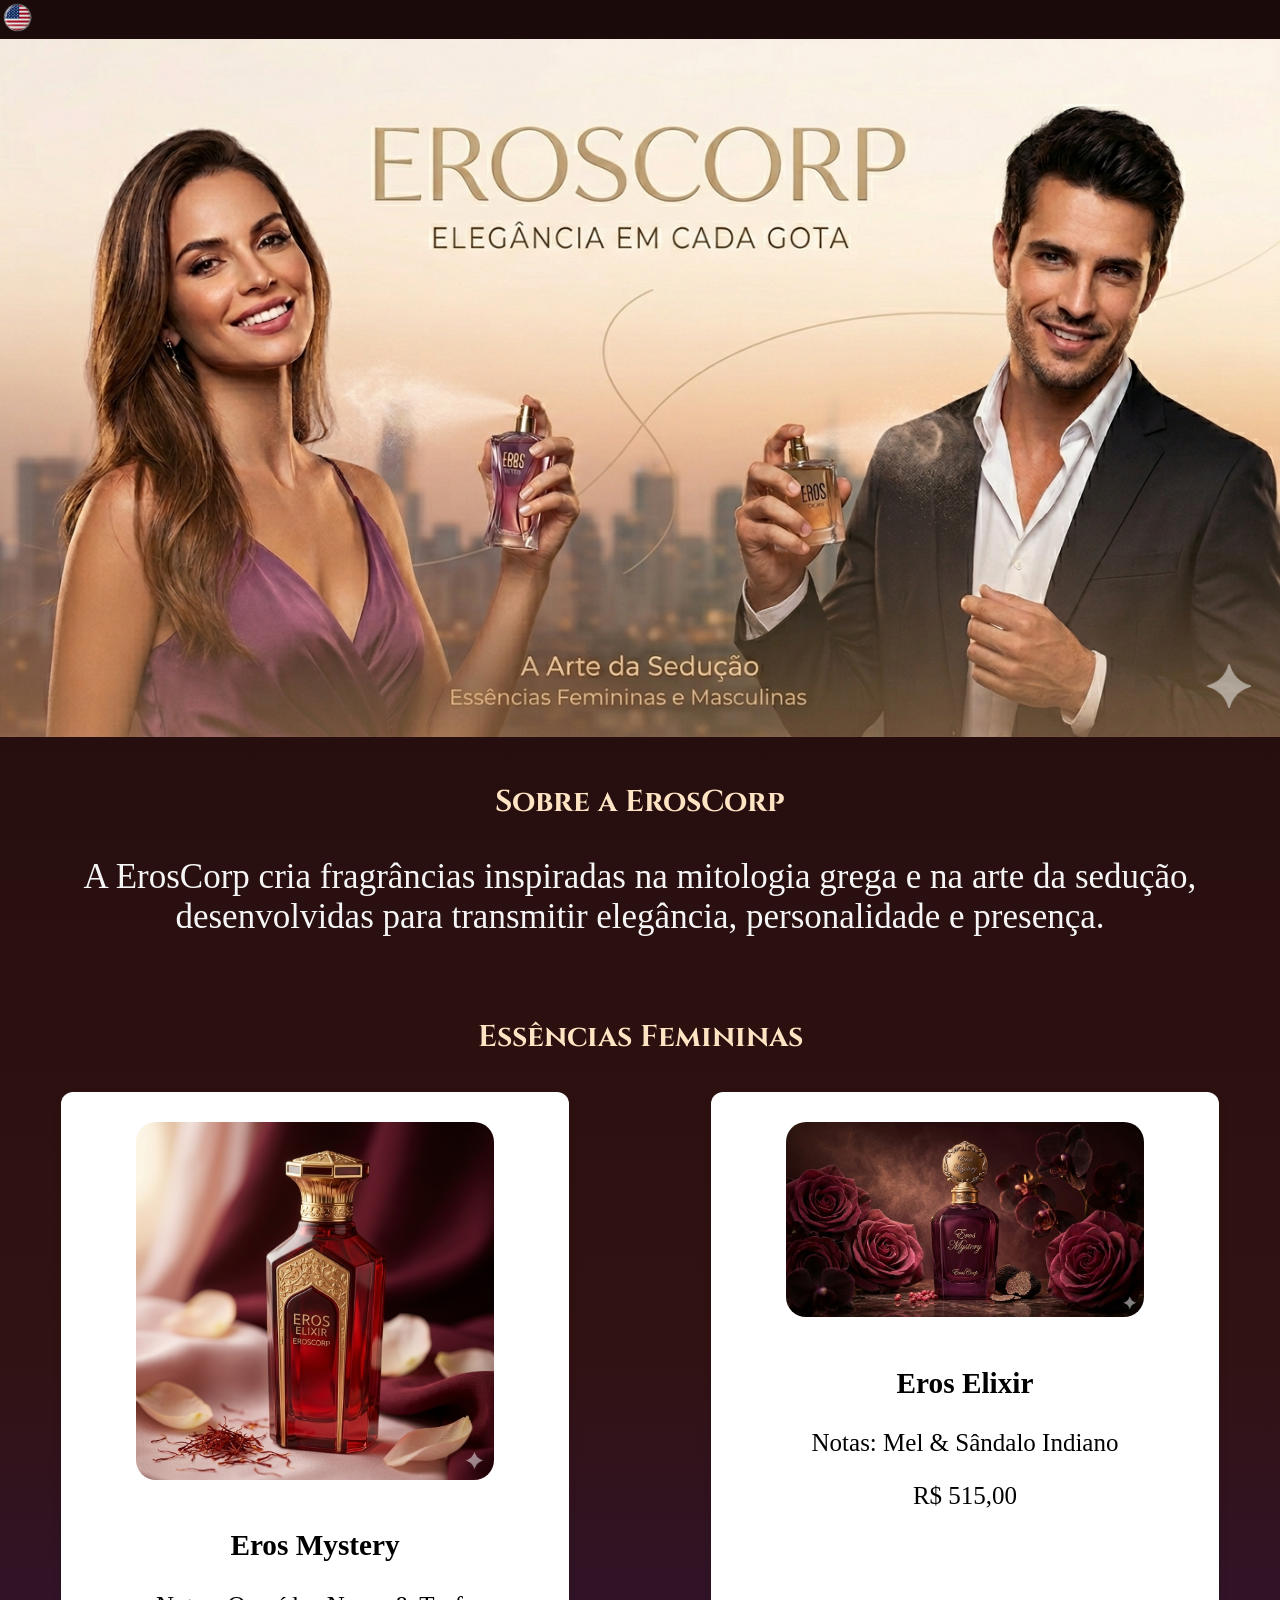
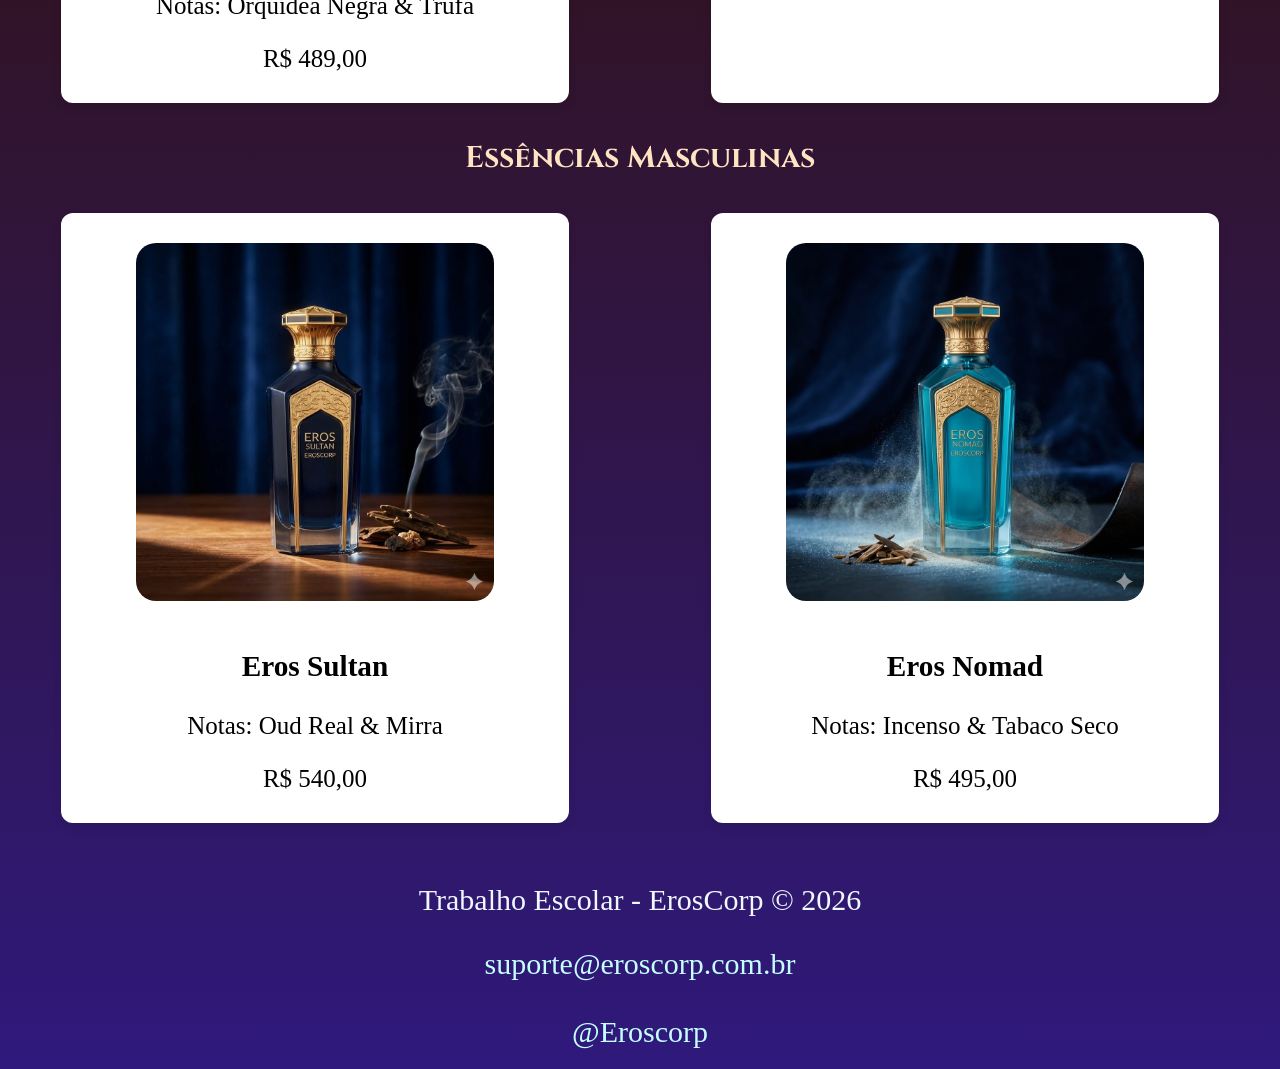
==== index.HTML @ f06b92ab "09/04" ====
<!DOCTYPE html>
<html lang="pt-br">

<head>
    <meta charset="UTF-8">
    <meta name="viewport" content="width=device-width, initial-scale=1.0">
    <title>ErosCorp | A Arte da Sedução</title>
    <link rel="stylesheet" href="style.css">
    <link href="https://fonts.googleapis.com/css2?family=Cinzel:wght@700&family=Montserrat:wght@300;400;600&display=swap" rel="stylesheet">
</head>

<body>
<header>
  <a href="english.html" class="botao-eua" title="">
    English
    <img src="img/botãoEUA.png" alt="">
  </a>
</header>
<div class="banner-topo">
    <img src="img/definitivo.png" alt="ErosCorp - Elegância em cada gota">
</div>

<section class="about">
    <h2>Sobre a ErosCorp</h2>
    <p>
        A ErosCorp cria fragrâncias inspiradas na mitologia grega e na arte da sedução,
        desenvolvidas para transmitir elegância, personalidade e presença.
    </p>
</section>

<section class="catalog female-section">
    <h2 class="title">Essências Femininas</h2>
    <div class="grid">
        <div class="card">
            <img src="img/Feminino1.jpg" alt="Eros Mystery">
            <div class="card-info">
                <h3>Eros Mystery</h3>
                <p>Notas: Orquídea Negra & Trufa</p>
                <span class="price">R$ 489,00</span>
            </div>
        </div>
        <div class="card">
            <img src="img/Feminino2.jpg" alt="Eros Elixir">
            <div class="card-info">
                <h3>Eros Elixir</h3>
                <p>Notas: Mel & Sândalo Indiano</p>
                <span class="price">R$ 515,00</span>
            </div>
        </div>
    </div>
</section>

<section class="catalog male-section">
    <h2 class="title">Essências Masculinas</h2>
    <div class="grid">
        <div class="card">
            <img src="img/Masculino1.jpg" alt="Eros Sultan">
            <div class="card-info">
                <h3>Eros Sultan</h3>
                <p>Notas: Oud Real & Mirra</p>
                <span class="price">R$ 540,00</span>
            </div>
        </div>
        <div class="card">
            <img src="img/Masculino2.jpg" alt="Eros Nomad">
            <div class="card-info">
                <h3>Eros Nomad</h3>
                <p>Notas: Incenso & Tabaco Seco</p>
                <span class="price">R$ 495,00</span>
            </div>
        </div>
    </div>
</section>

<footer>
    <p>Trabalho Escolar - ErosCorp © 2026</p>
    <a href="https://suporte@eroscorp.com.br" target="_blank">suporte@eroscorp.com.br</a><br><br>
    <a href="https://instagram.com/eroscorp" target="_blank">@Eroscorp</a>
</footer>

</body>
</html>
---- style.css ----
body { 
    background-image: linear-gradient(to bottom, #1a0a0a 0%, #311212 50%, #2f197c 100%);
    margin: 0;
    min-height: 100vh;
}
.botao-eua {
    display: inline-block;
    width: 35px;  /* Ajuste o tamanho como preferir */
    height: 35px;
    
    background-image: url('img/botãoEUA.png'); 
    background-size: cover;
    background-position: center;
    border-radius: 50%; 
    
    text-indent: -9999px; 
    overflow: hidden;
    transition: 0.3s;
}

.botao-eua:hover {
    transform: scale(1.1);
    box-shadow: 0 0 10px rgba(0,0,0,0.2);
}
/* Estilo para a imagem de banner se adaptar à tela */
.banner-topo {
    width: 100%;
    overflow: hidden;
}

.banner-topo img {
    width: 100%;
    height: auto;
    display: block; /* Tira espacamento fantasma embaixo da imagem */
}

.about {
    font-family: Cambria, serif;
    color: whitesmoke;
    font-size: 35px;
    text-align: center;
    padding: 20px;
}

h2 {
    font-family: 'Cinzel', serif;
    color: bisque;
    font-size: 30px;
    text-align: center;
}

.card {
    font-family: Cambria, serif;
    font-size: 25px;
    text-align: center;
    margin: 10px auto;
    align-items: center;
    padding: 30px;
    width: 35%;
    background-color: white;
    box-shadow: 0 4px 10px rgba(0,0,0,0.1);
    border-radius: 12px;
    display: flex;
    flex-direction: column;
    transition: 0.5s; 
}

.card:hover {
    transform: scale(1.05);
}

.card img {
    width: 80%;
    border-radius: 20px;
    margin-bottom: 20px;
}

.grid {
    display: flex;
    justify-content: center;
    gap: 20px;
}

footer {
    text-align: center;
    padding: 20px; 
    font-size: 30px;
    color: aliceblue;
}

footer a {
    color: rgb(196, 254, 255);
    text-decoration: none;
}
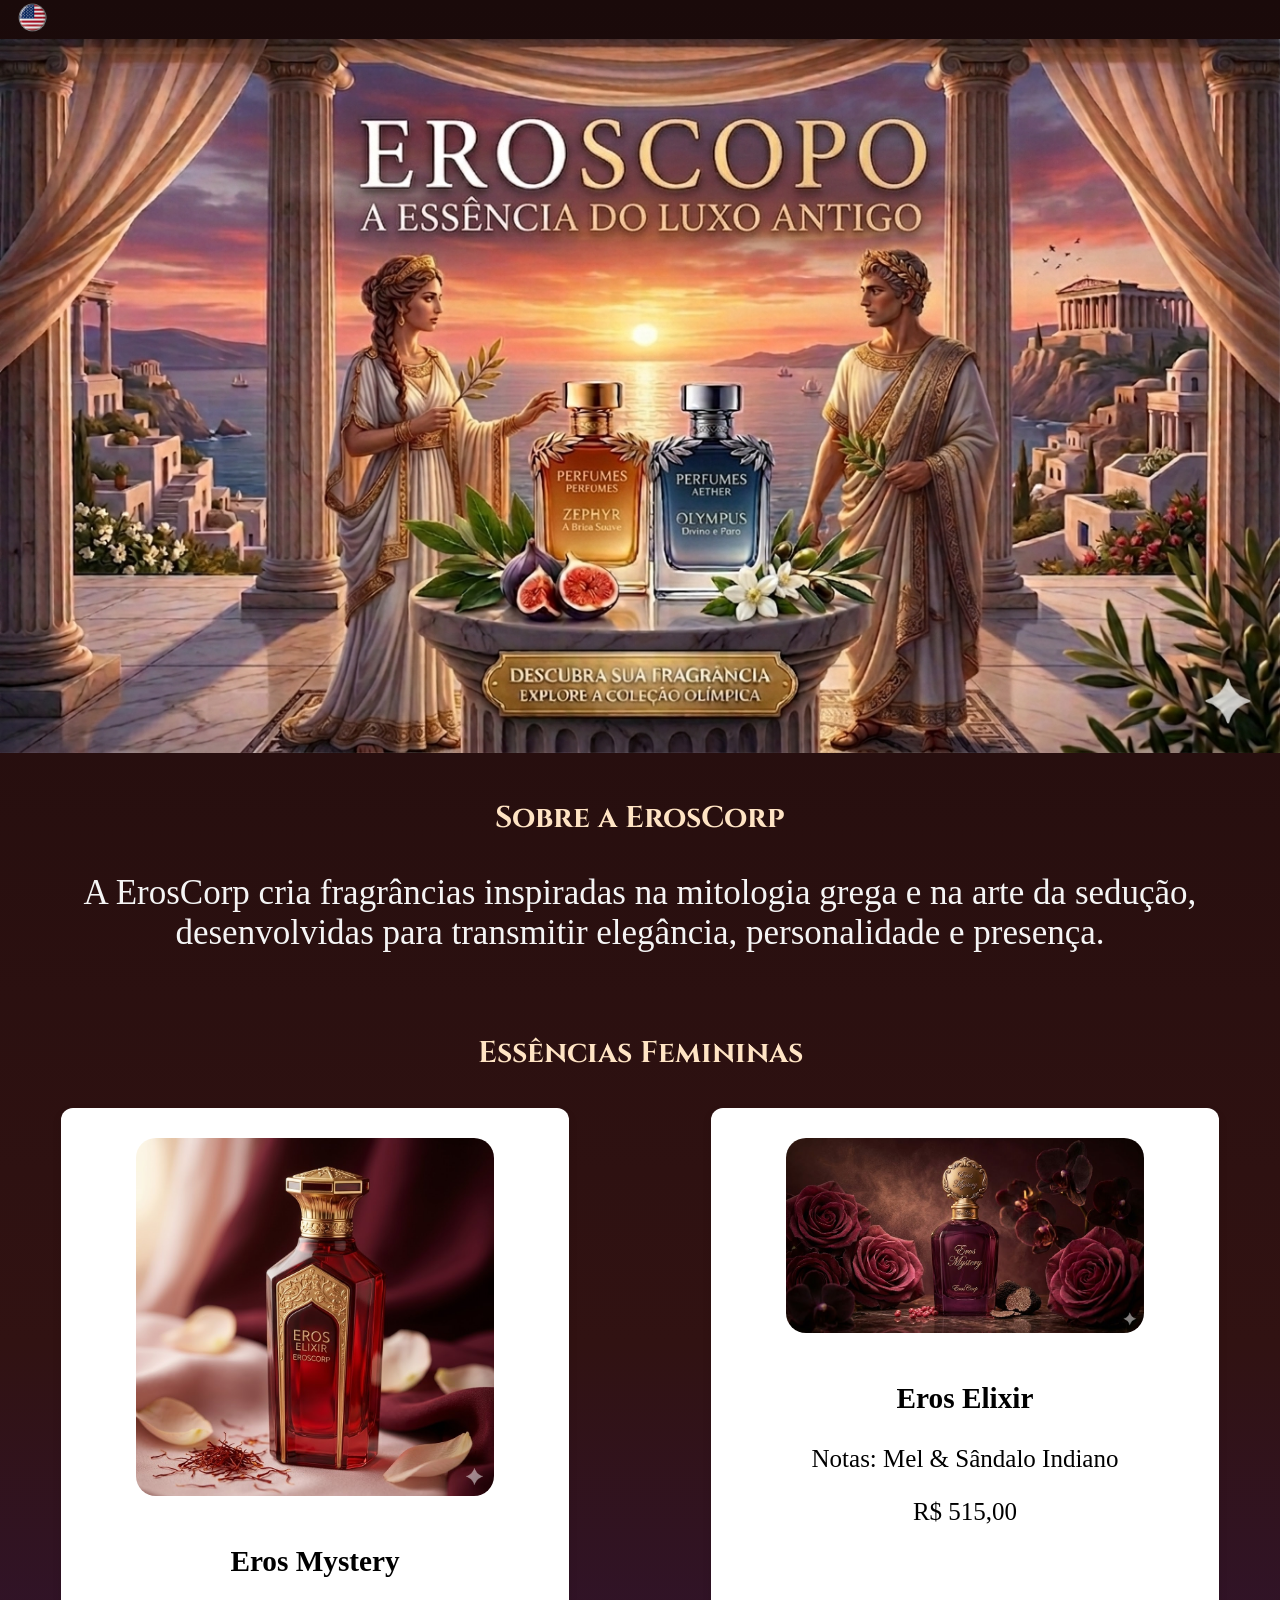
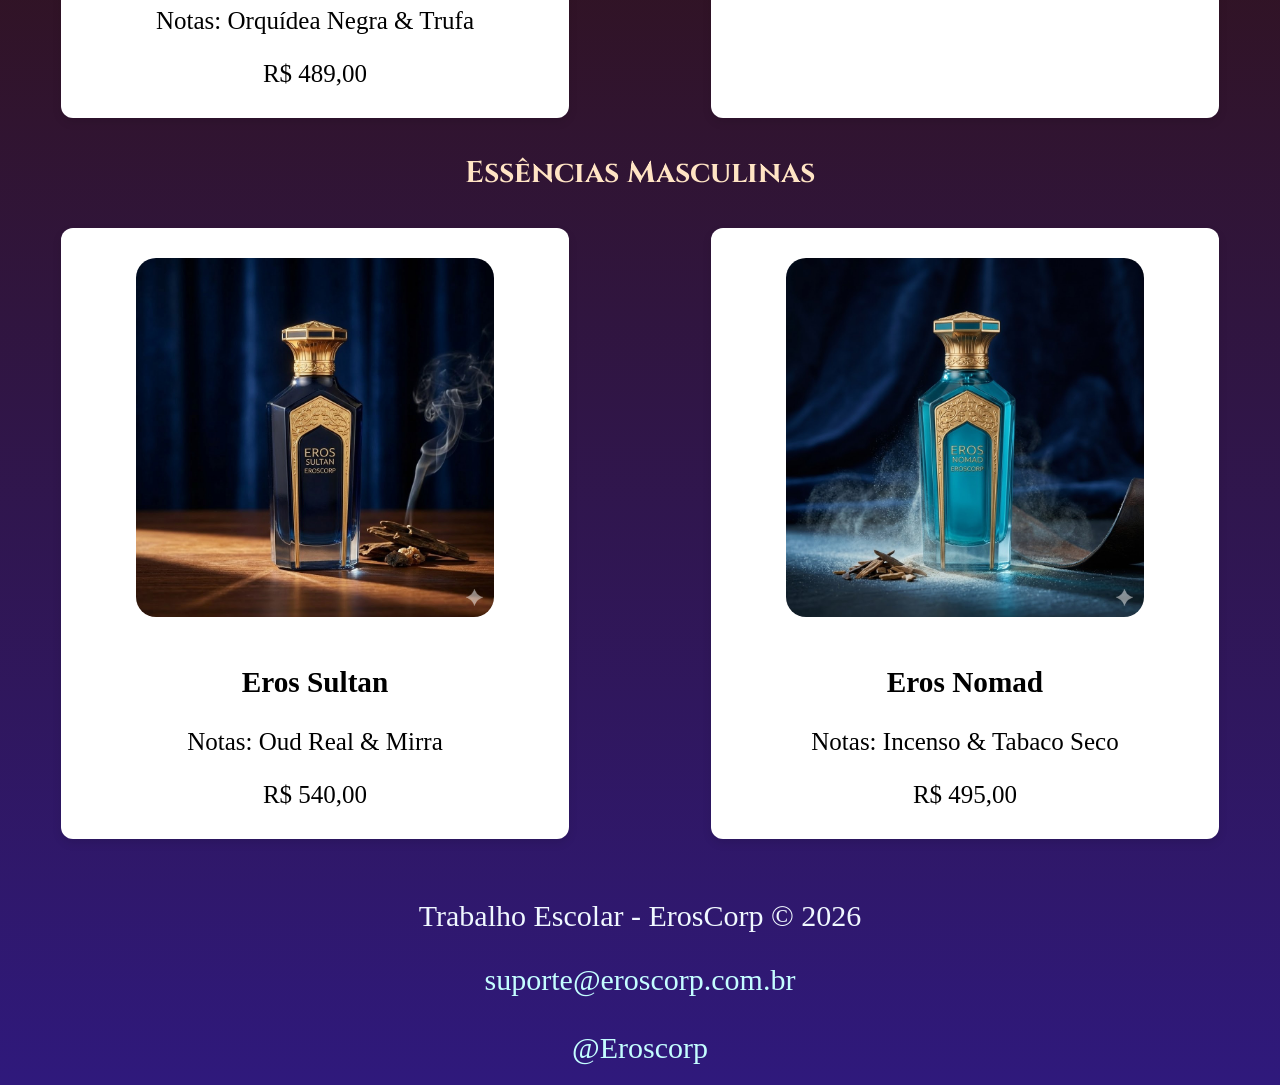
==== commit 361f4131: "14/04" ====
--- a/index.HTML
+++ b/index.HTML
@@ -17,7 +17,7 @@
   </a>
 </header>
 <div class="banner-topo">
-    <img src="img/definitivo.png" alt="ErosCorp - Elegância em cada gota">
+    <img src="img/bannerBR.png" alt="ErosCorp - Elegância em cada gota">
 </div>
 
 <section class="about">
--- a/style.css
+++ b/style.css
@@ -5,7 +5,7 @@
 }
 .botao-eua {
     display: inline-block;
-    width: 35px;  /* Ajuste o tamanho como preferir */
+    width: 65px;  /* Ajuste o tamanho como preferir */
     height: 35px;
     
     background-image: url('img/botãoEUA.png'); 
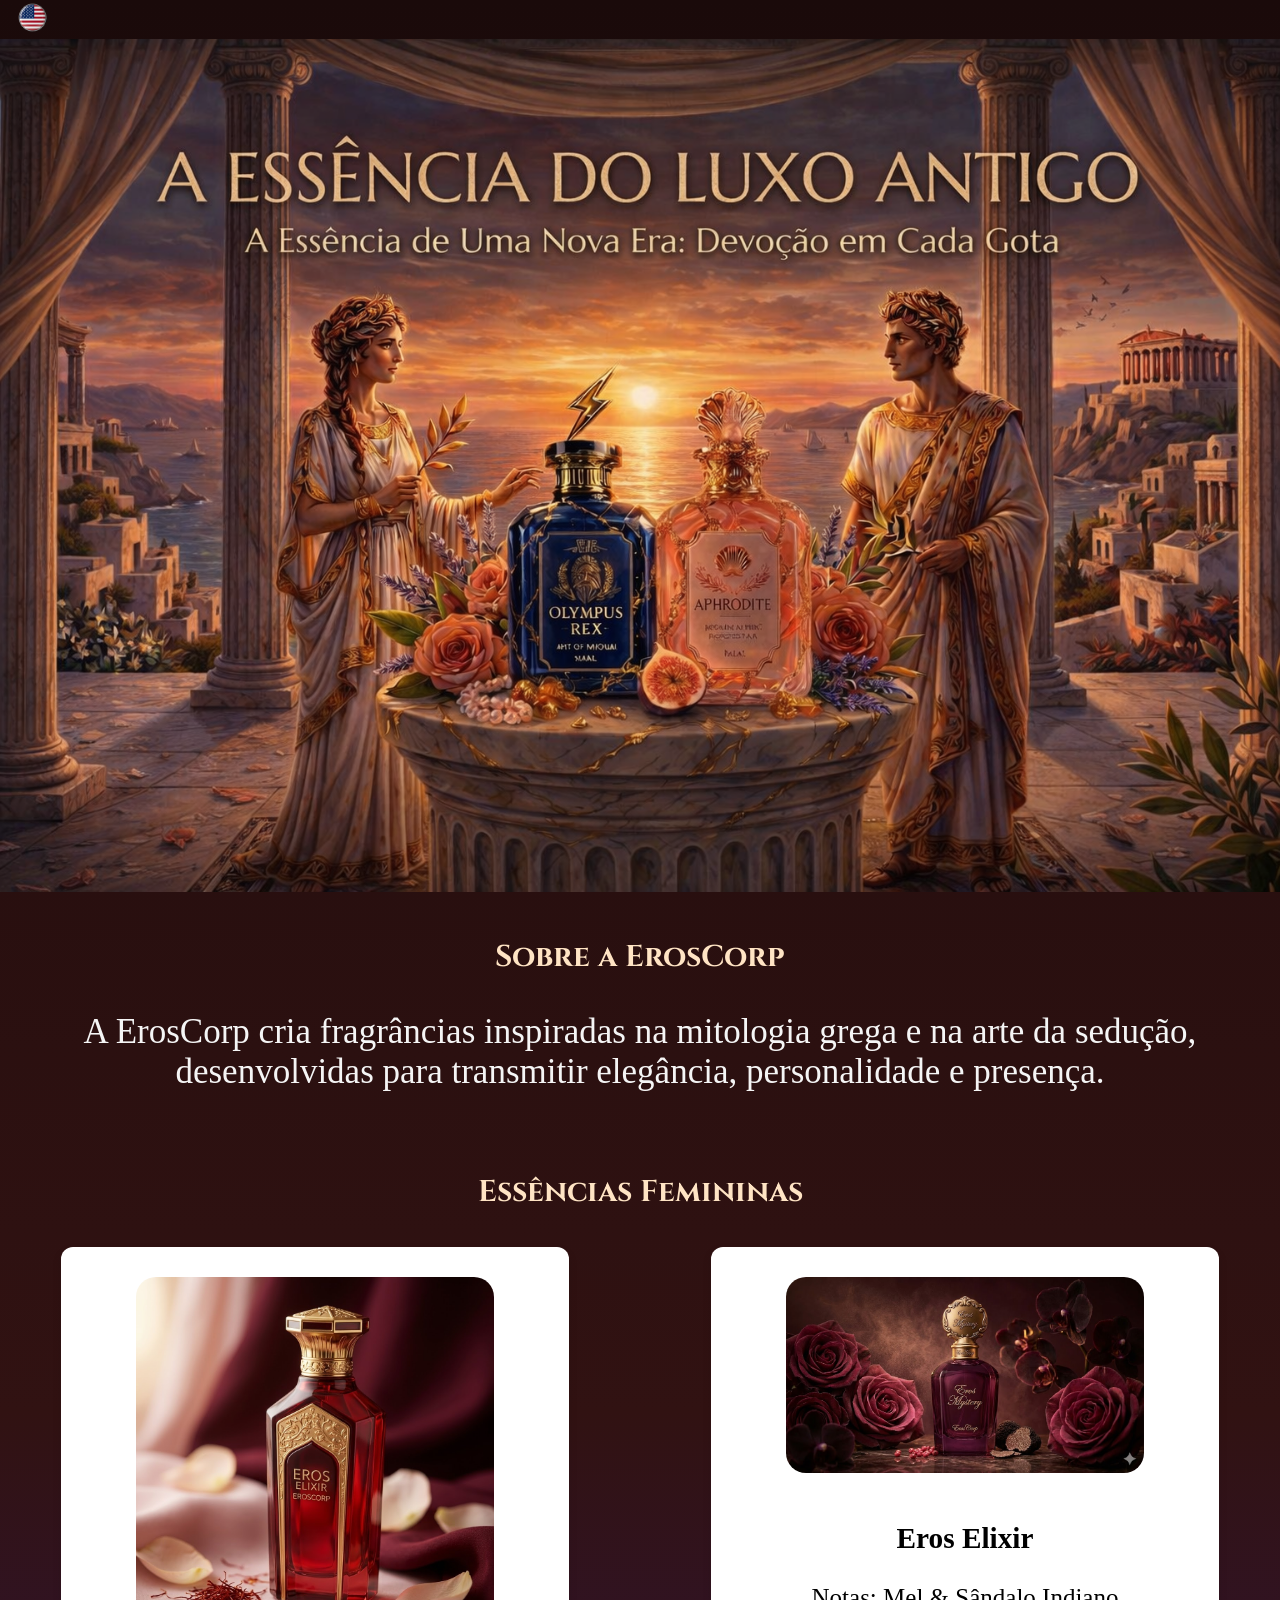
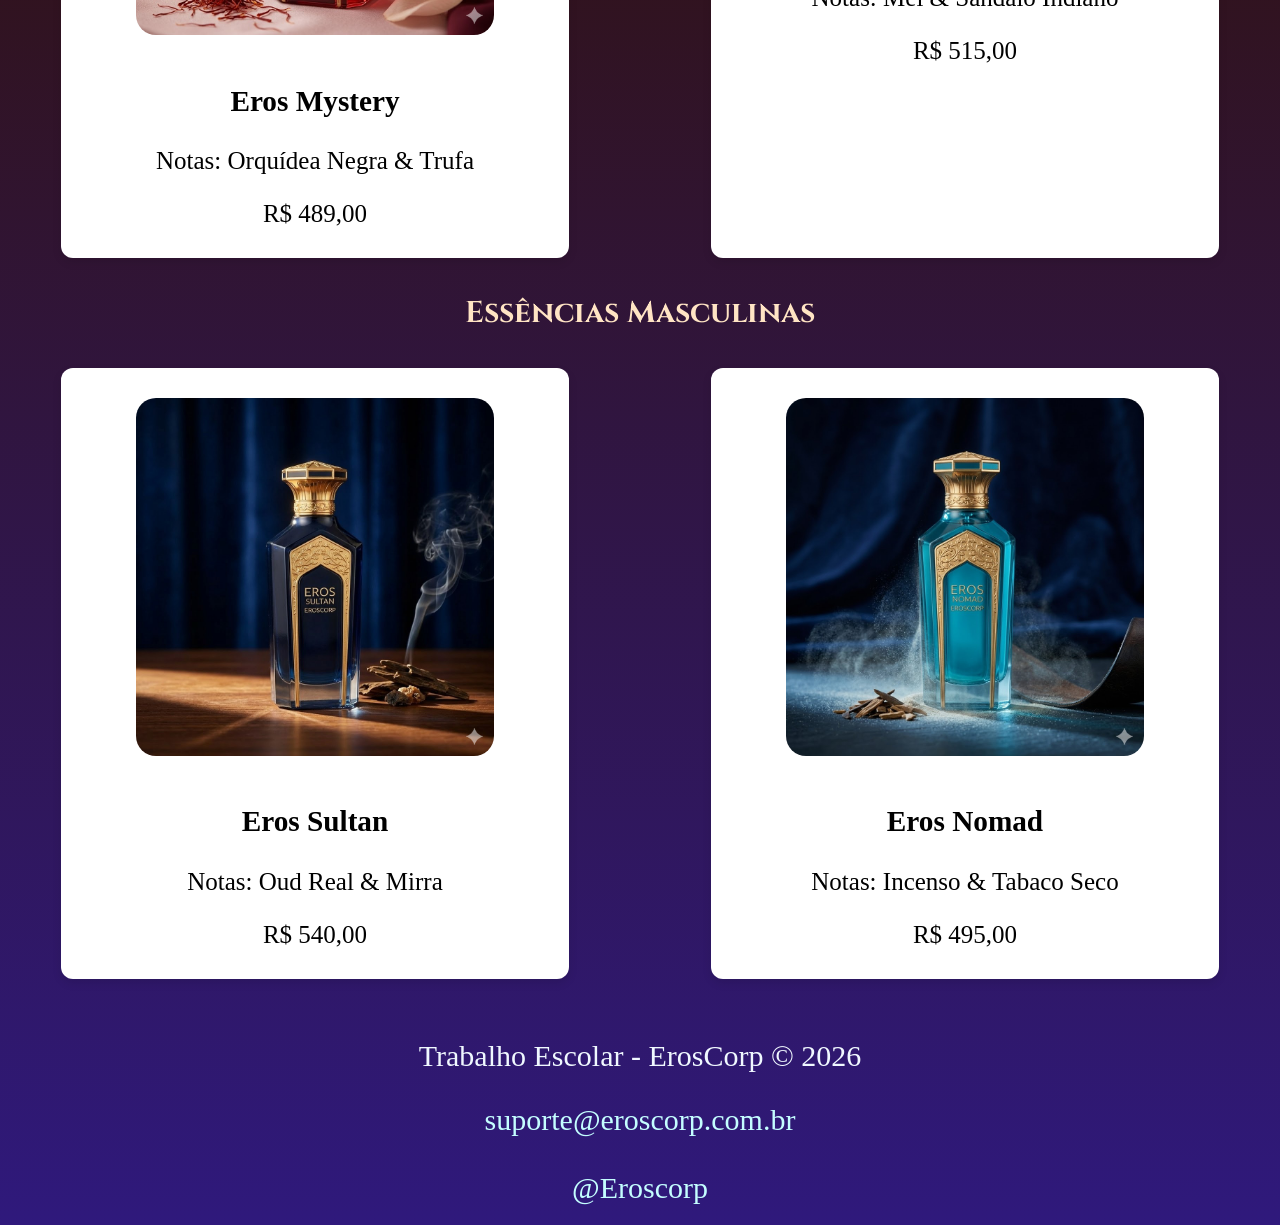
==== commit c92c383a: "16/04" ====
--- a/index.HTML
+++ b/index.HTML
@@ -17,7 +17,7 @@
   </a>
 </header>
 <div class="banner-topo">
-    <img src="img/bannerBR.png" alt="ErosCorp - Elegância em cada gota">
+    <img src="img/BannerBR (2).png" alt="ErosCorp - Elegância em cada gota">
 </div>
 
 <section class="about">
--- a/style.css
+++ b/style.css
@@ -9,6 +9,19 @@
     height: 35px;
     
     background-image: url('img/botãoEUA.png'); 
+    background-size: cover;
+    background-position: center;
+    border-radius: 50%; 
+    
+    text-indent: -9999px; 
+    overflow: hidden;
+    transition: 0.3s;
+}.botao-br {
+    display: inline-block;
+    width: 65px;  /* Ajuste o tamanho como preferir */
+    height: 35px;
+    
+    background-image: url('img/brasil.png'); 
     background-size: cover;
     background-position: center;
     border-radius: 50%; 
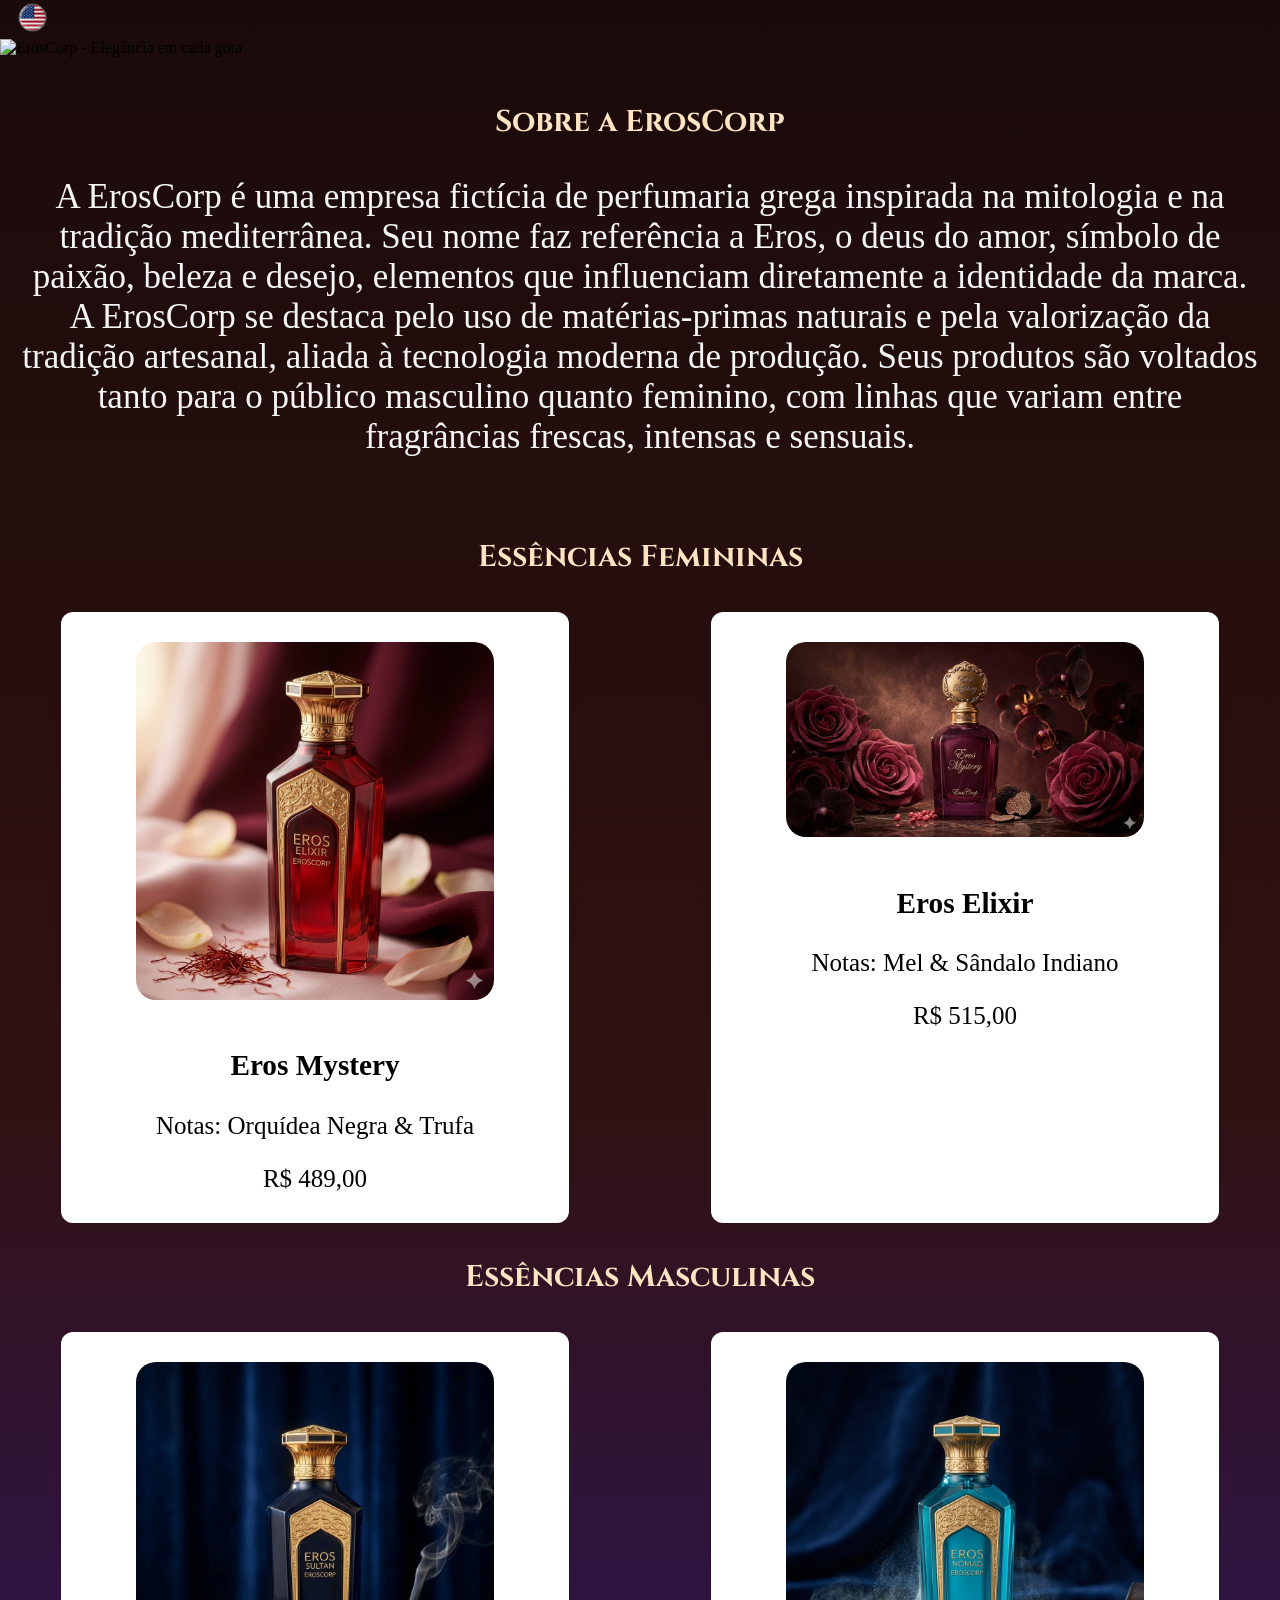
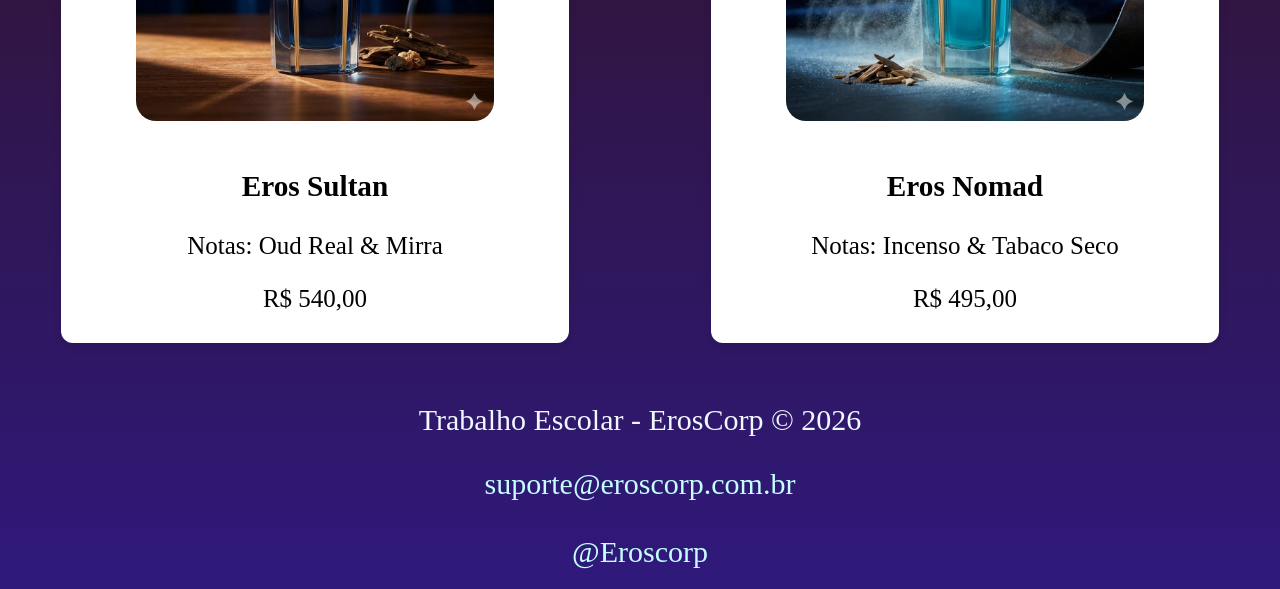
==== commit 57f731a6: "16/04" ====
--- a/index.HTML
+++ b/index.HTML
@@ -17,14 +17,17 @@
   </a>
 </header>
 <div class="banner-topo">
-    <img src="img/BannerBR (2).png" alt="ErosCorp - Elegância em cada gota">
+    <img src="img/bannerBR.png" alt="ErosCorp - Elegância em cada gota">
 </div>
 
 <section class="about">
     <h2>Sobre a ErosCorp</h2>
     <p>
-        A ErosCorp cria fragrâncias inspiradas na mitologia grega e na arte da sedução,
-        desenvolvidas para transmitir elegância, personalidade e presença.
+        A ErosCorp é uma empresa fictícia de perfumaria grega inspirada na mitologia e na tradição mediterrânea.
+ Seu nome faz referência a Eros, o deus do amor,
+ símbolo de paixão, beleza e desejo, elementos que influenciam diretamente a identidade da marca. A ErosCorp se destaca pelo uso de matérias-primas naturais e pela valorização da tradição artesanal, aliada à tecnologia moderna de produção.
+ Seus produtos são voltados tanto para o público masculino quanto feminino,
+ com linhas que variam entre fragrâncias frescas, intensas e sensuais.  
     </p>
 </section>
 
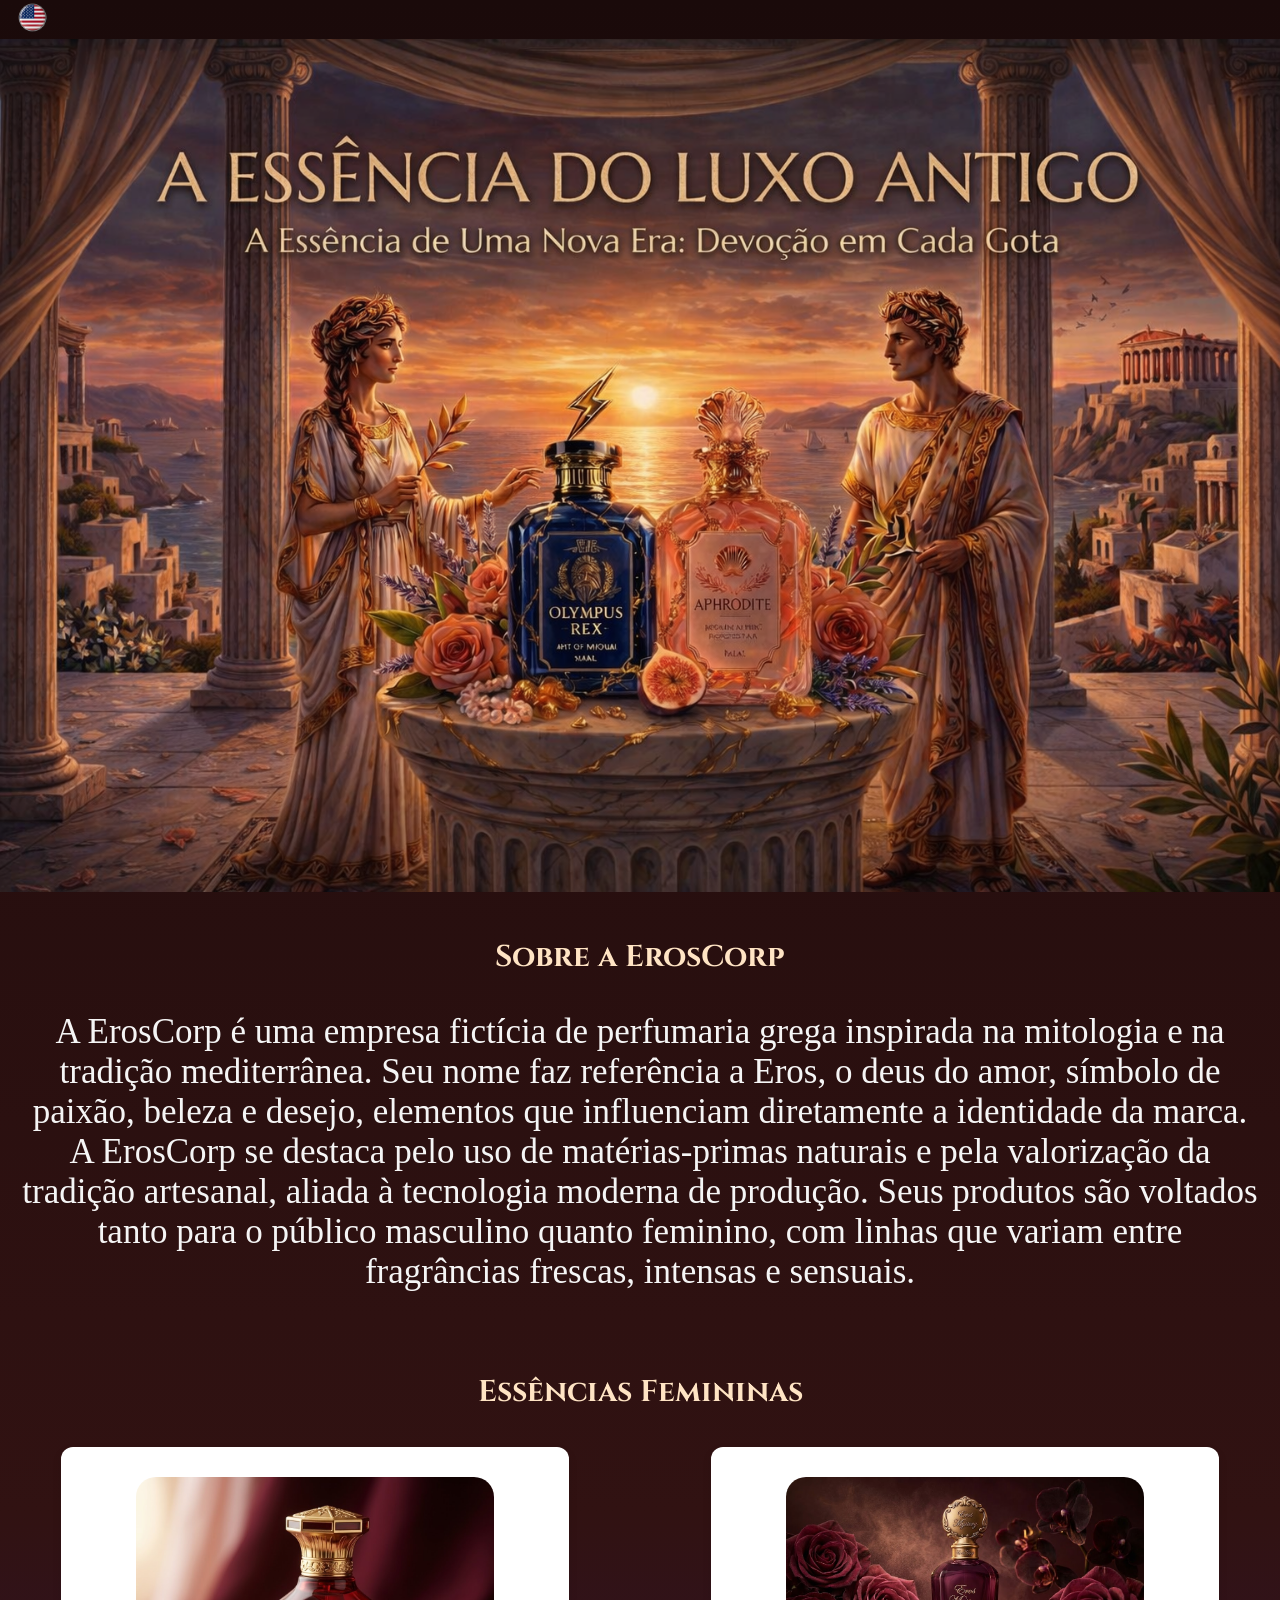
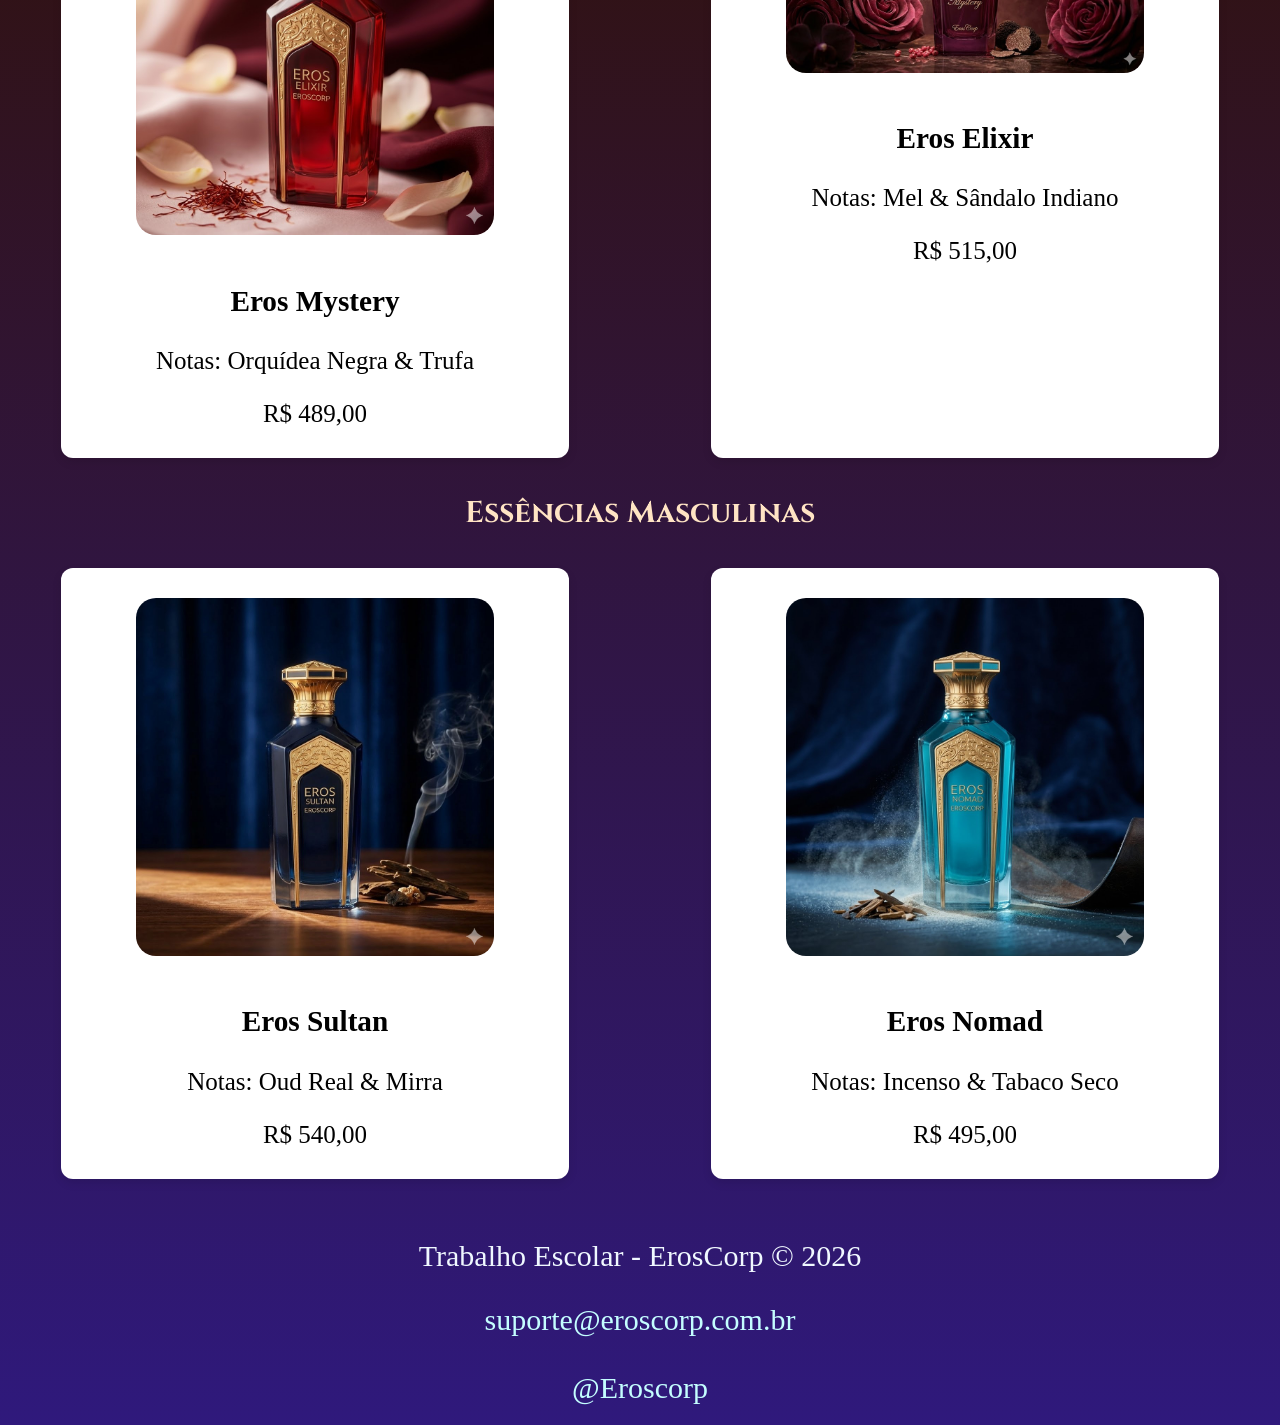
==== commit f67596a9: "Merge branch 'main' of https://github.com/EllysonRPT/EROS" ====
--- a/index.HTML
+++ b/index.HTML
@@ -17,7 +17,7 @@
   </a>
 </header>
 <div class="banner-topo">
-    <img src="img/bannerBR.png" alt="ErosCorp - Elegância em cada gota">
+    <img src="img/BannerBR (2).png" alt="ErosCorp - Elegância em cada gota">
 </div>
 
 <section class="about">
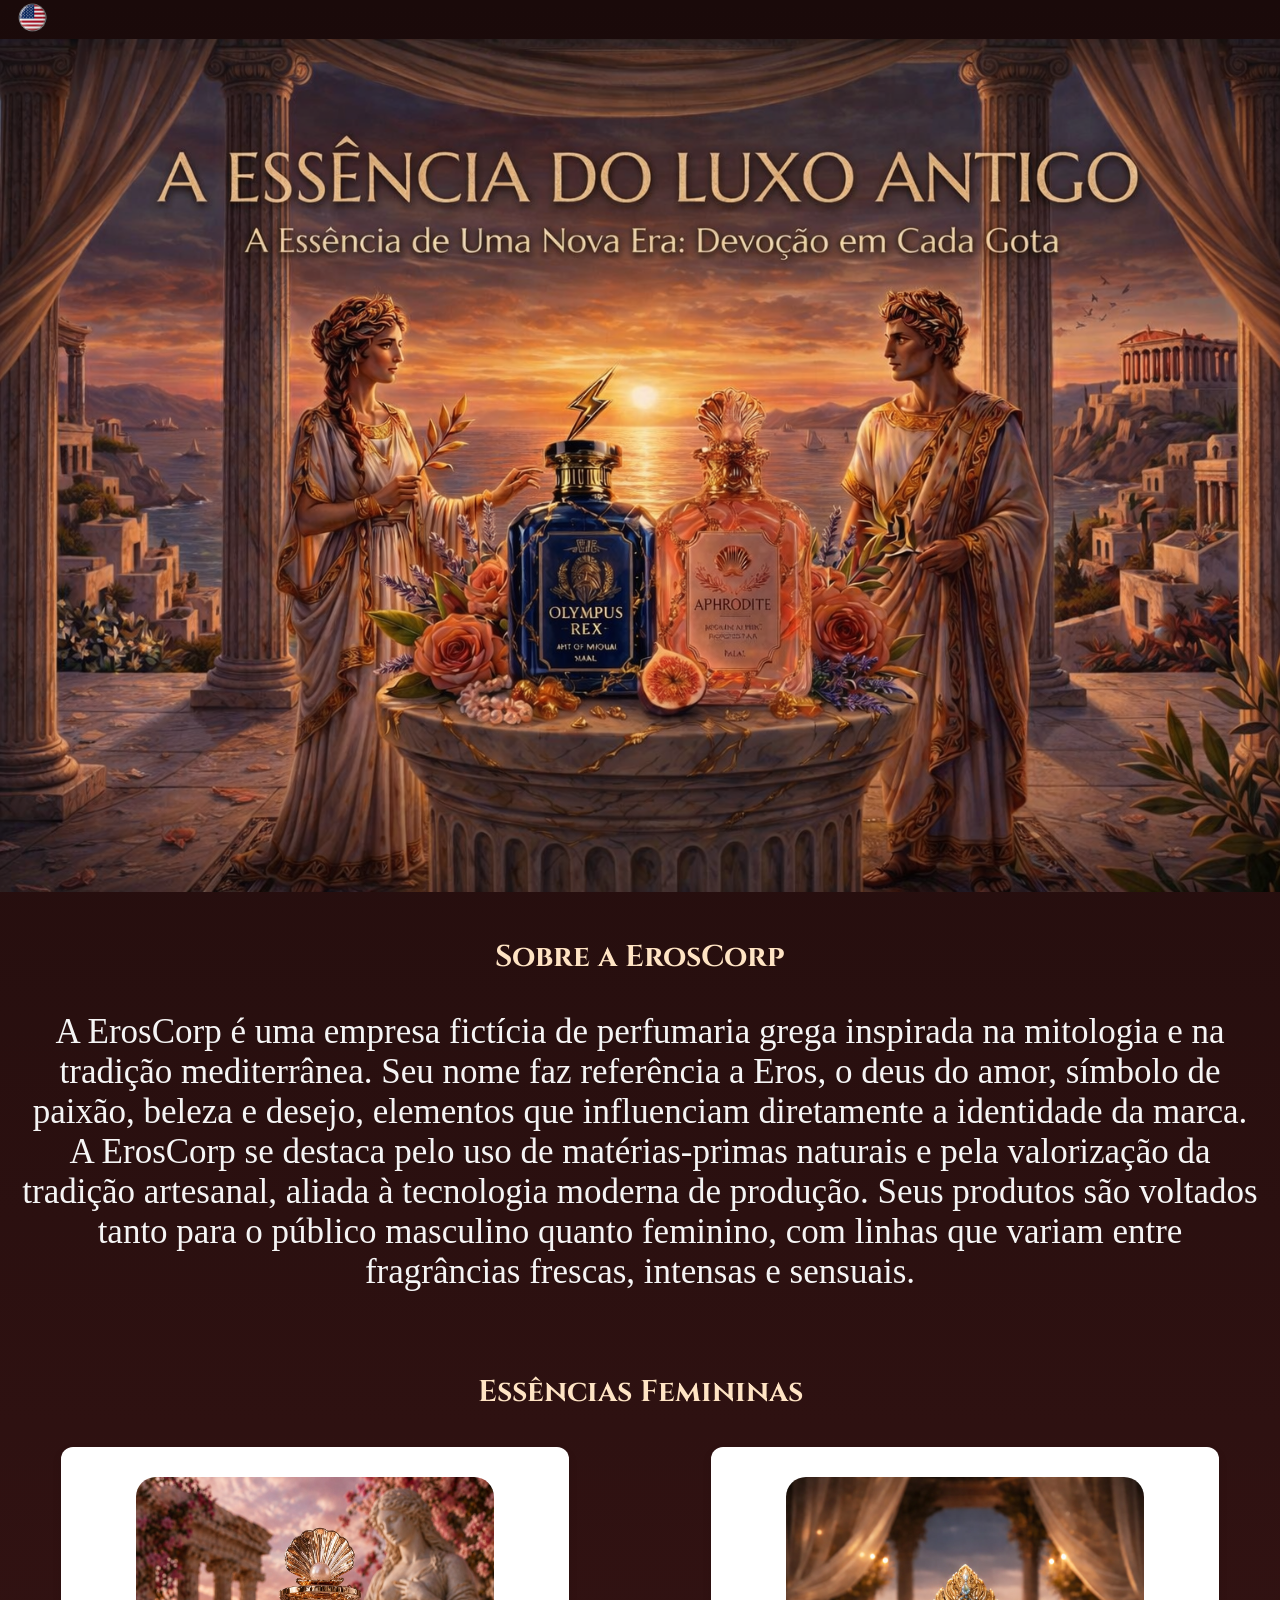
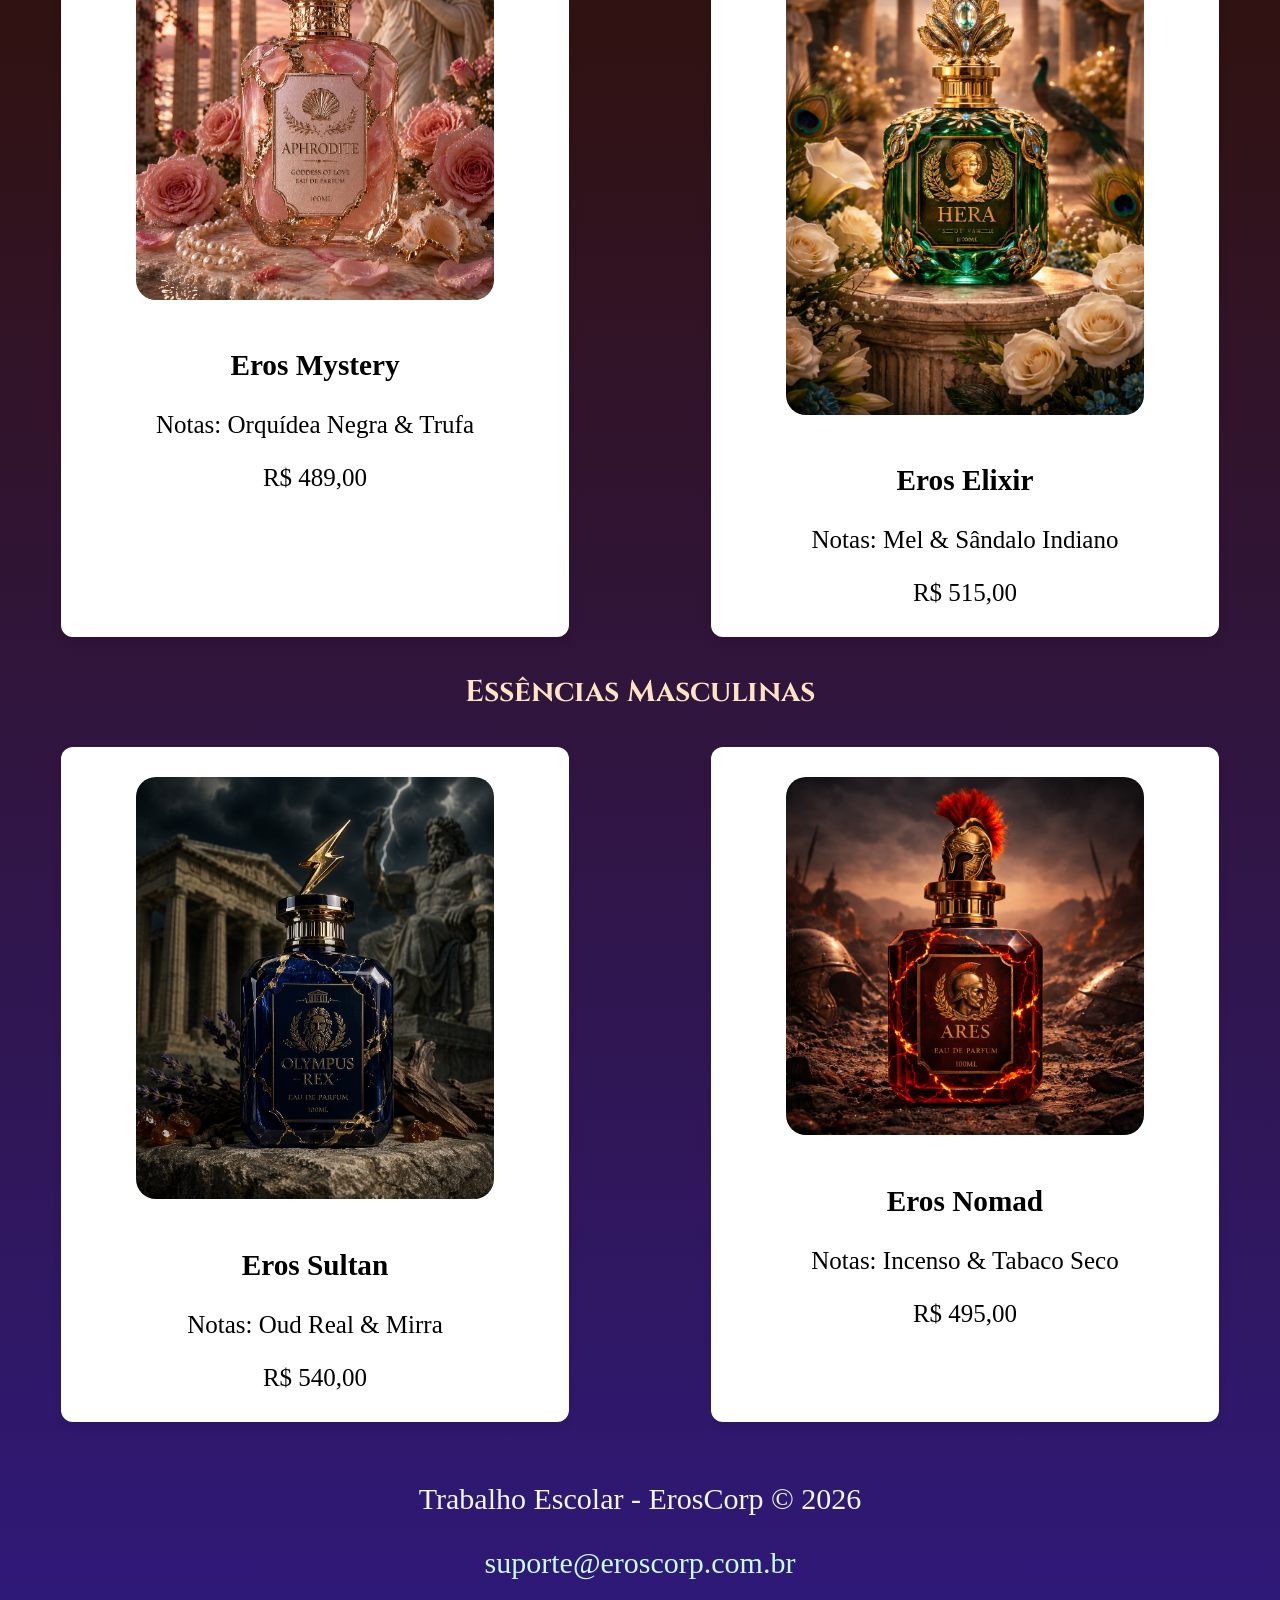
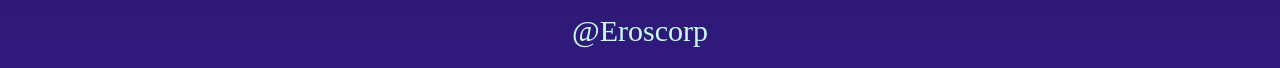
==== commit a50981fb: "16/04" ====
--- a/index.HTML
+++ b/index.HTML
@@ -35,7 +35,7 @@
     <h2 class="title">Essências Femininas</h2>
     <div class="grid">
         <div class="card">
-            <img src="img/Feminino1.jpg" alt="Eros Mystery">
+            <img src="img/afrodite.jpg" alt="Eros Mystery">
             <div class="card-info">
                 <h3>Eros Mystery</h3>
                 <p>Notas: Orquídea Negra & Trufa</p>
@@ -43,7 +43,7 @@
             </div>
         </div>
         <div class="card">
-            <img src="img/Feminino2.jpg" alt="Eros Elixir">
+            <img src="img/hera.jpg" alt="Eros Elixir">
             <div class="card-info">
                 <h3>Eros Elixir</h3>
                 <p>Notas: Mel & Sândalo Indiano</p>
@@ -57,7 +57,7 @@
     <h2 class="title">Essências Masculinas</h2>
     <div class="grid">
         <div class="card">
-            <img src="img/Masculino1.jpg" alt="Eros Sultan">
+            <img src="img/zeus.jpg" alt="Eros Sultan">
             <div class="card-info">
                 <h3>Eros Sultan</h3>
                 <p>Notas: Oud Real & Mirra</p>
@@ -65,7 +65,7 @@
             </div>
         </div>
         <div class="card">
-            <img src="img/Masculino2.jpg" alt="Eros Nomad">
+            <img src="img/ares.jpg" alt="Eros Nomad">
             <div class="card-info">
                 <h3>Eros Nomad</h3>
                 <p>Notas: Incenso & Tabaco Seco</p>
--- a/style.css
+++ b/style.css
@@ -16,19 +16,6 @@
     text-indent: -9999px; 
     overflow: hidden;
     transition: 0.3s;
-}.botao-br {
-    display: inline-block;
-    width: 65px;  /* Ajuste o tamanho como preferir */
-    height: 35px;
-    
-    background-image: url('img/brasil.png'); 
-    background-size: cover;
-    background-position: center;
-    border-radius: 50%; 
-    
-    text-indent: -9999px; 
-    overflow: hidden;
-    transition: 0.3s;
 }
 
 .botao-eua:hover {
@@ -40,6 +27,7 @@
     width: 100%;
     overflow: hidden;
 }
+
 
 .banner-topo img {
     width: 100%;
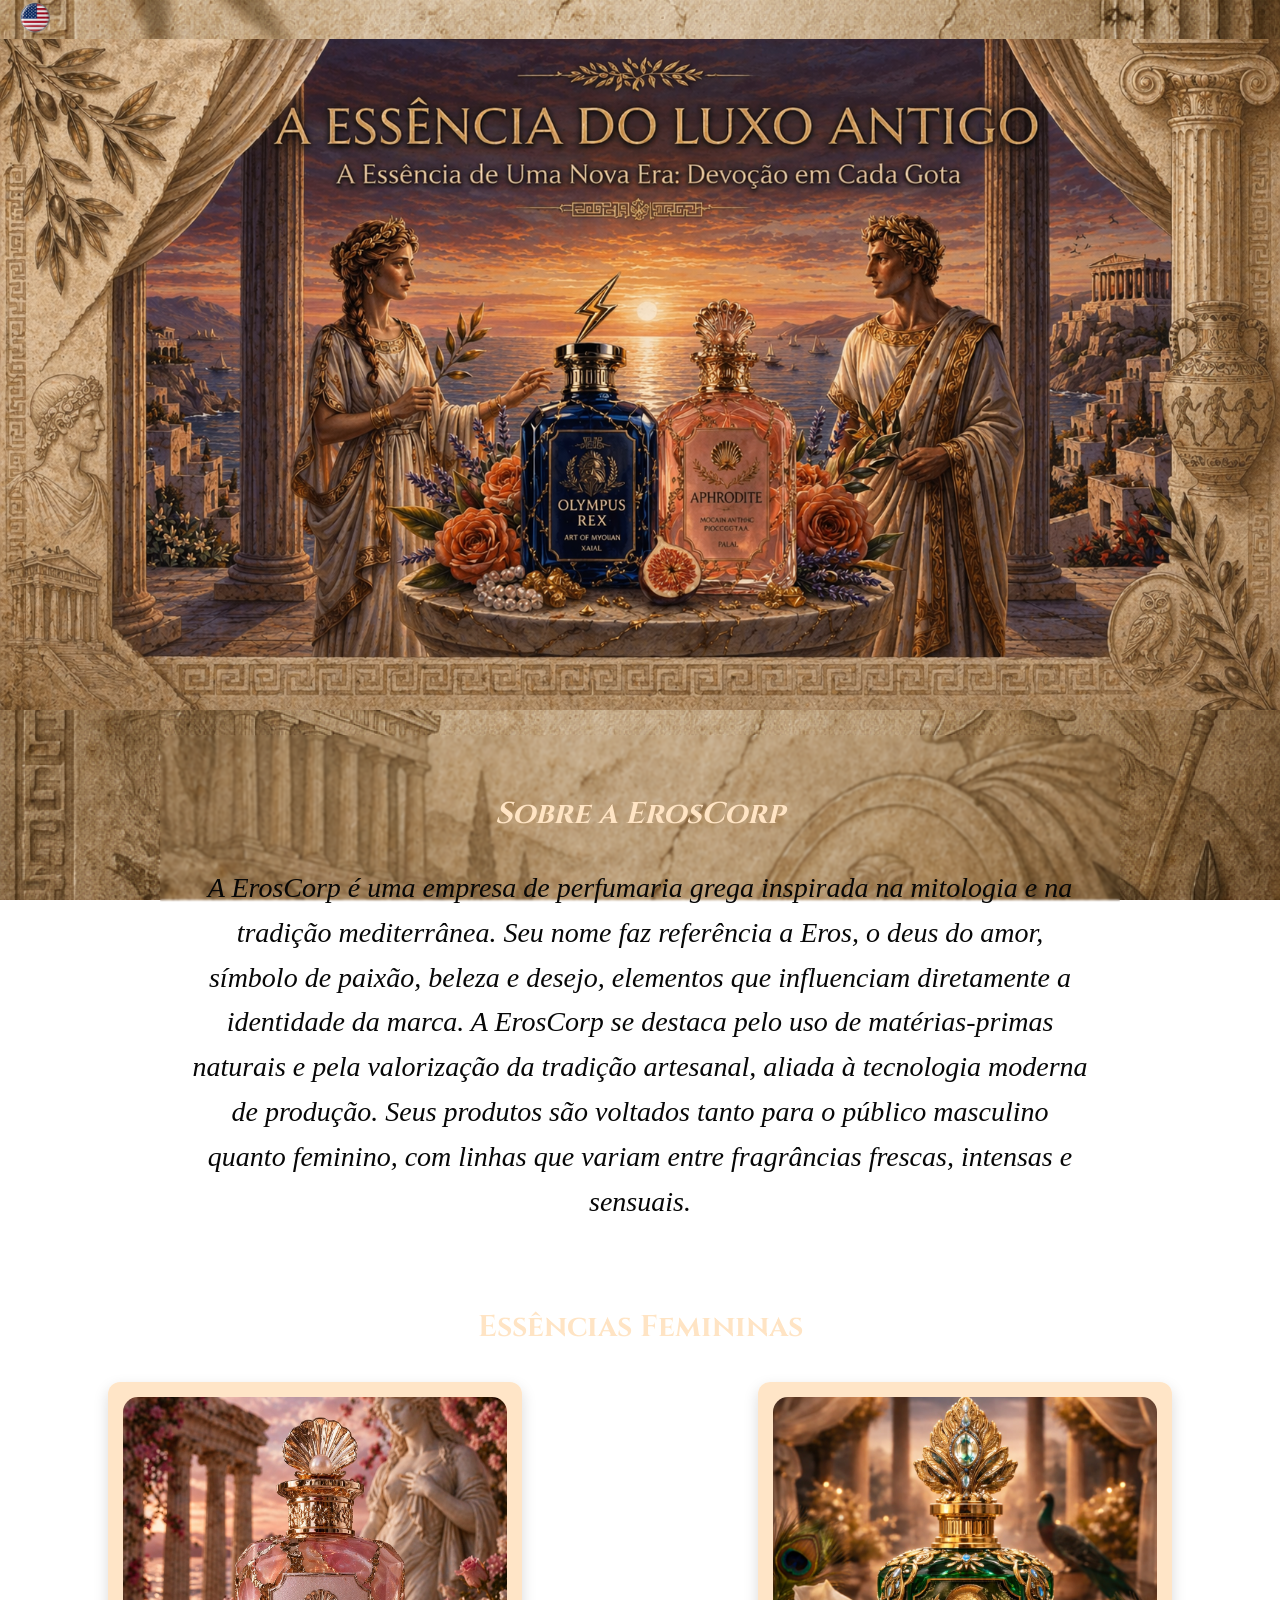
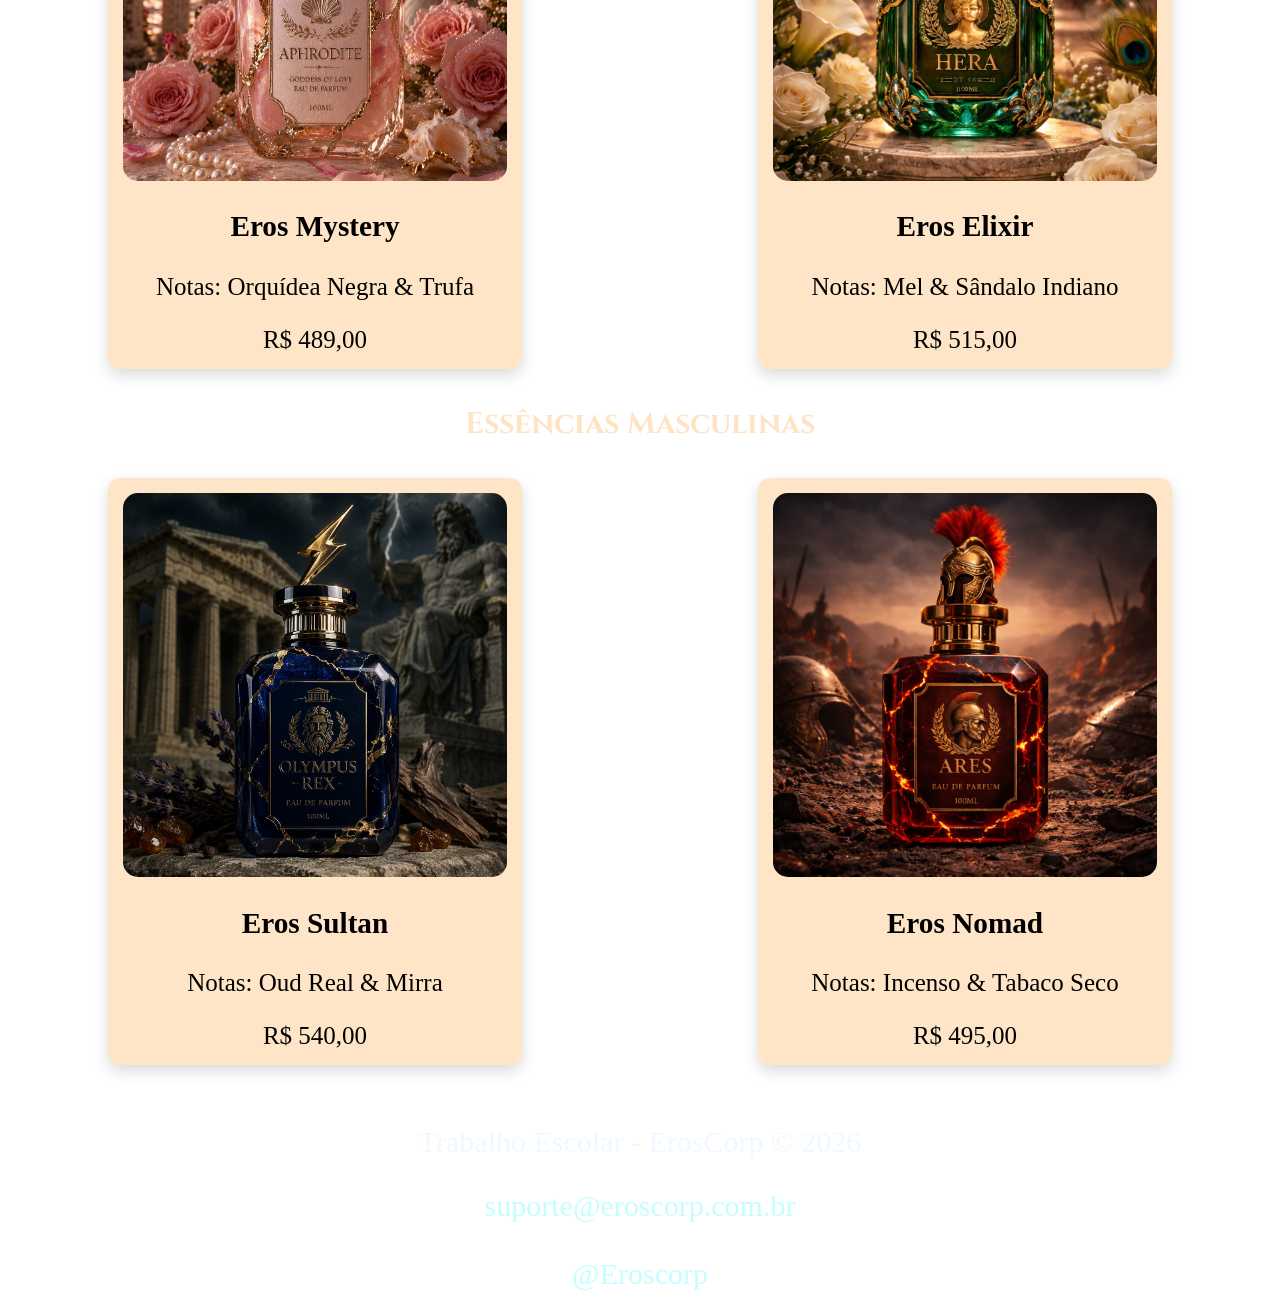
==== commit 3ad43324: "backgroud" ====
--- a/index.HTML
+++ b/index.HTML
@@ -17,13 +17,13 @@
   </a>
 </header>
 <div class="banner-topo">
-    <img src="img/BannerBR (2).png" alt="ErosCorp - Elegância em cada gota">
+    <img src="img/BannerBR new.png" alt="ErosCorp - Elegância em cada gota">
 </div>
 
 <section class="about">
     <h2>Sobre a ErosCorp</h2>
     <p>
-        A ErosCorp é uma empresa fictícia de perfumaria grega inspirada na mitologia e na tradição mediterrânea.
+        A ErosCorp é uma empresa de perfumaria grega inspirada na mitologia e na tradição mediterrânea.
  Seu nome faz referência a Eros, o deus do amor,
  símbolo de paixão, beleza e desejo, elementos que influenciam diretamente a identidade da marca. A ErosCorp se destaca pelo uso de matérias-primas naturais e pela valorização da tradição artesanal, aliada à tecnologia moderna de produção.
  Seus produtos são voltados tanto para o público masculino quanto feminino,
--- a/style.css
+++ b/style.css
@@ -1,11 +1,14 @@
 body { 
-    background-image: linear-gradient(to bottom, #1a0a0a 0%, #311212 50%, #2f197c 100%);
+    background-image: url("img/Back groud.png");
+    background-size: cover;
+    background-position: center;
+    background-attachment: fixed;
     margin: 0;
     min-height: 100vh;
 }
 .botao-eua {
     display: inline-block;
-    width: 65px;  /* Ajuste o tamanho como preferir */
+    width: 70px;  /* Ajuste o tamanho como preferir */
     height: 35px;
     
     background-image: url('img/botãoEUA.png'); 
@@ -28,7 +31,6 @@
     overflow: hidden;
 }
 
-
 .banner-topo img {
     width: 100%;
     height: auto;
@@ -36,12 +38,26 @@
 }
 
 .about {
-    font-family: Cambria, serif;
-    color: whitesmoke;
-    font-size: 35px;
+     font-style: italic;
+    color: rgb(7, 7, 7);
+    font-size: 28px;
     text-align: center;
     padding: 20px;
+    margin: 25px auto;
+    line-height: 1.6;
+    max-width: 900px;
+    /*background: rgba(255, 255, 255, 0.2); transparência */
+    backdrop-filter: blur(1px);         /* efeito fosco */
+    -webkit-backdrop-filter: blur(10px); /* compatibilidade */
+
+    border-radius: 15px;
+    padding: 30px;
 }
+
+.about p {
+    /*margin-bottom: 15px;*/
+}
+
 
 h2 {
     font-family: 'Cinzel', serif;
@@ -56,10 +72,10 @@
     text-align: center;
     margin: 10px auto;
     align-items: center;
-    padding: 30px;
-    width: 35%;
-    background-color: white;
-    box-shadow: 0 4px 10px rgba(0,0,0,0.1);
+    padding: 15px;
+    width: 30%;
+     background: rgba(255, 228, 196, 0.95);
+    box-shadow: 0 6px 15px rgba(0,0,0,0.15);
     border-radius: 12px;
     display: flex;
     flex-direction: column;
@@ -71,9 +87,10 @@
 }
 
 .card img {
-    width: 80%;
-    border-radius: 20px;
-    margin-bottom: 20px;
+     width: 100%;
+    aspect-ratio: 2 / 2; 
+    object-fit: cover;  
+    border-radius: 15px;
 }
 
 .grid {
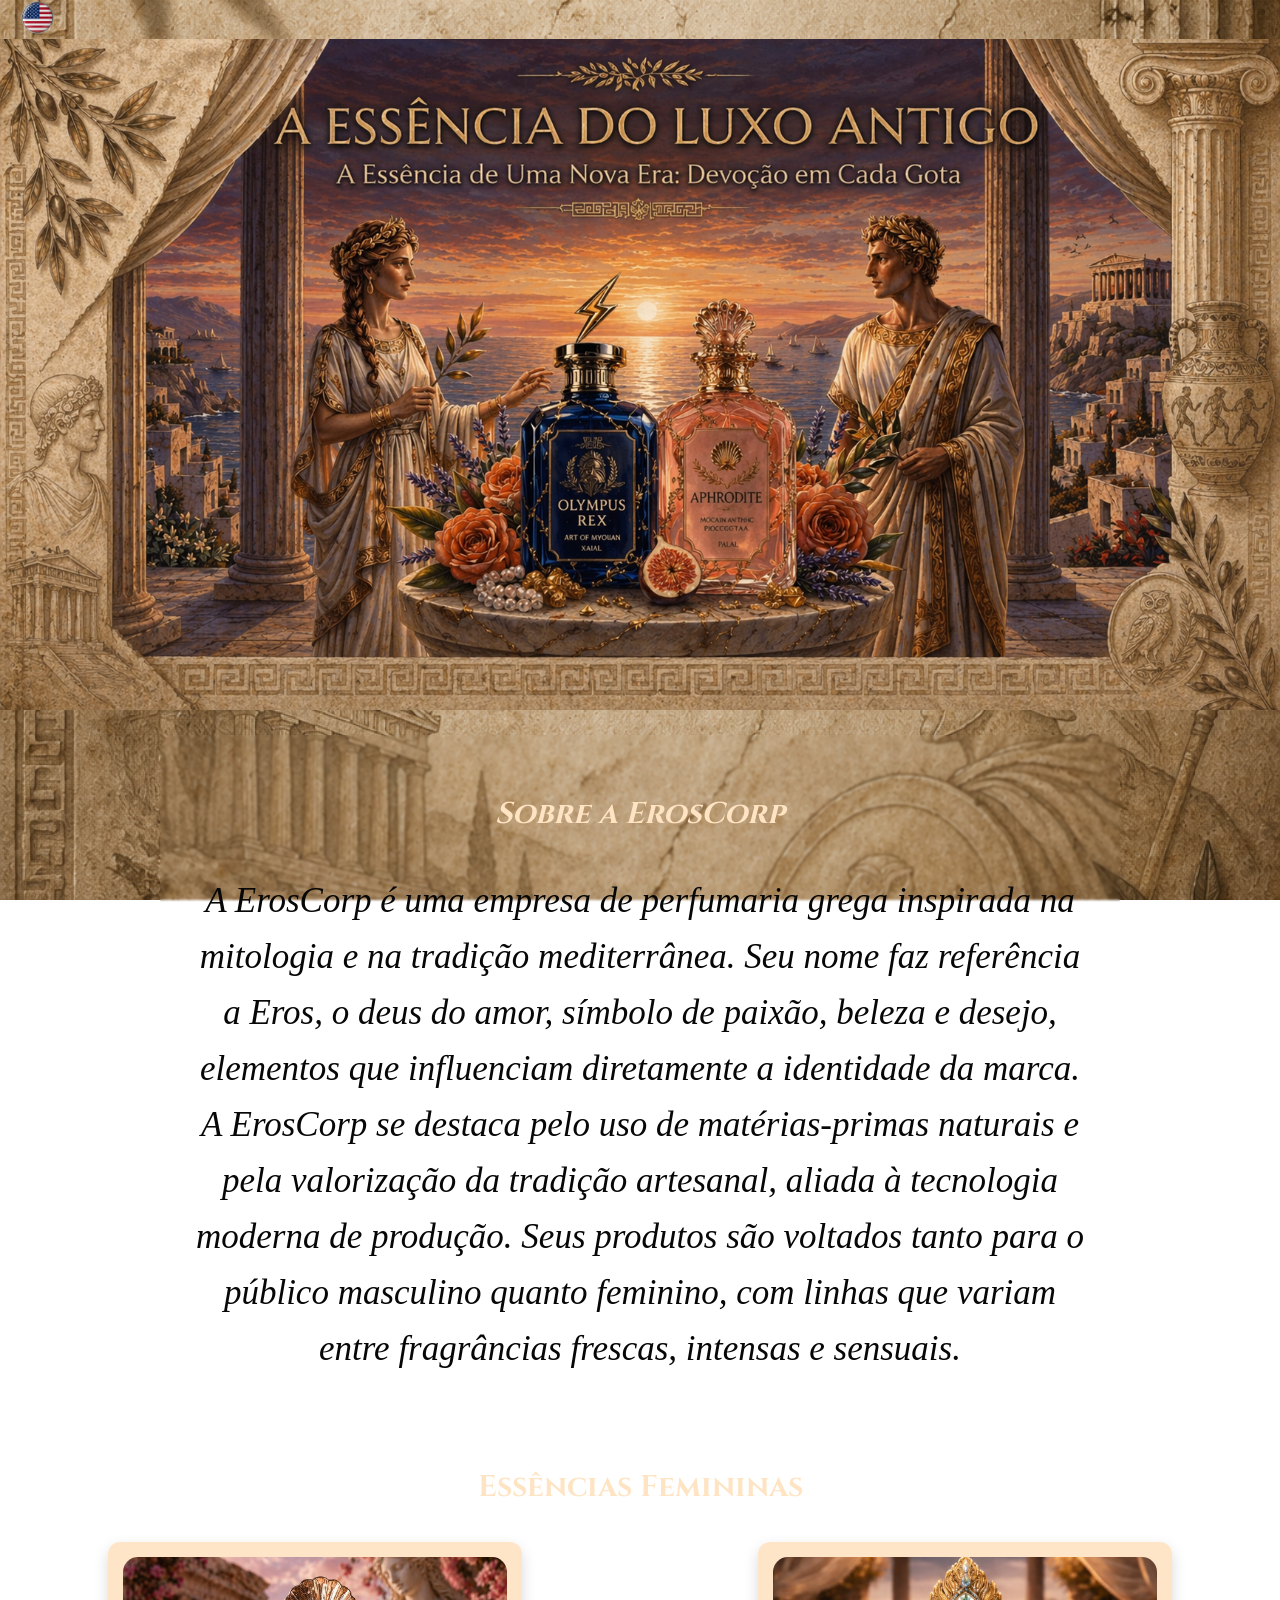
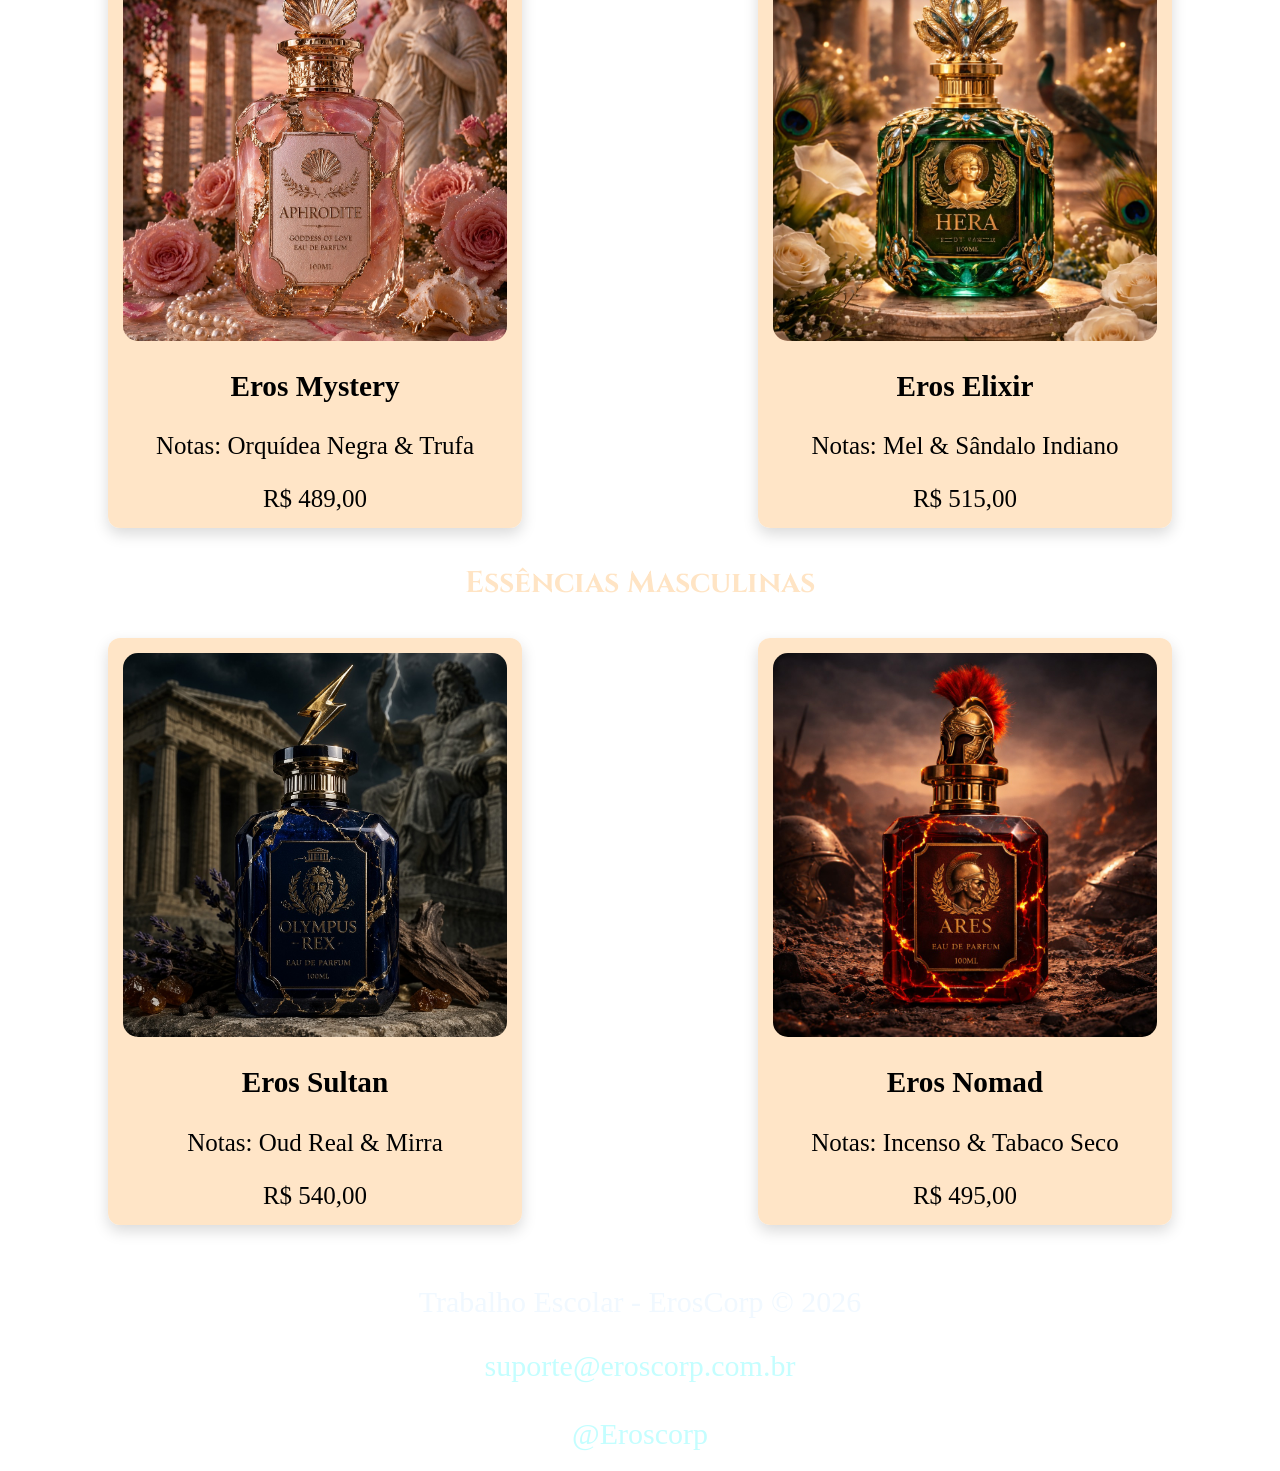
==== commit 565bfed6: "28/04" ====
--- a/index.HTML
+++ b/index.HTML
@@ -28,6 +28,7 @@
  símbolo de paixão, beleza e desejo, elementos que influenciam diretamente a identidade da marca. A ErosCorp se destaca pelo uso de matérias-primas naturais e pela valorização da tradição artesanal, aliada à tecnologia moderna de produção.
  Seus produtos são voltados tanto para o público masculino quanto feminino,
  com linhas que variam entre fragrâncias frescas, intensas e sensuais.  
+ 
     </p>
 </section>
 
--- a/style.css
+++ b/style.css
@@ -6,9 +6,29 @@
     margin: 0;
     min-height: 100vh;
 }
+.botao-br {
+display: inline-block;
+    width: 50px;  /* Ajuste o tamanho como preferir */
+    height: 35px;
+    
+    background-image: url('img/BotãoBR.png'); 
+    background-size: cover;
+    background-position: center;
+    border-radius: 50%; 
+    
+    text-indent: -9999px; 
+    overflow: hidden;
+    transition: 0.3s;
+}
+
+.botao-br:hover {
+transform: scale(1.1);
+    box-shadow: 0 0 10px rgba(0,0,0,0.2);
+}
+
 .botao-eua {
     display: inline-block;
-    width: 70px;  /* Ajuste o tamanho como preferir */
+    width: 75px;  /* Ajuste o tamanho como preferir */
     height: 35px;
     
     background-image: url('img/botãoEUA.png'); 
@@ -40,7 +60,7 @@
 .about {
      font-style: italic;
     color: rgb(7, 7, 7);
-    font-size: 28px;
+    font-size: 35px;
     text-align: center;
     padding: 20px;
     margin: 25px auto;
